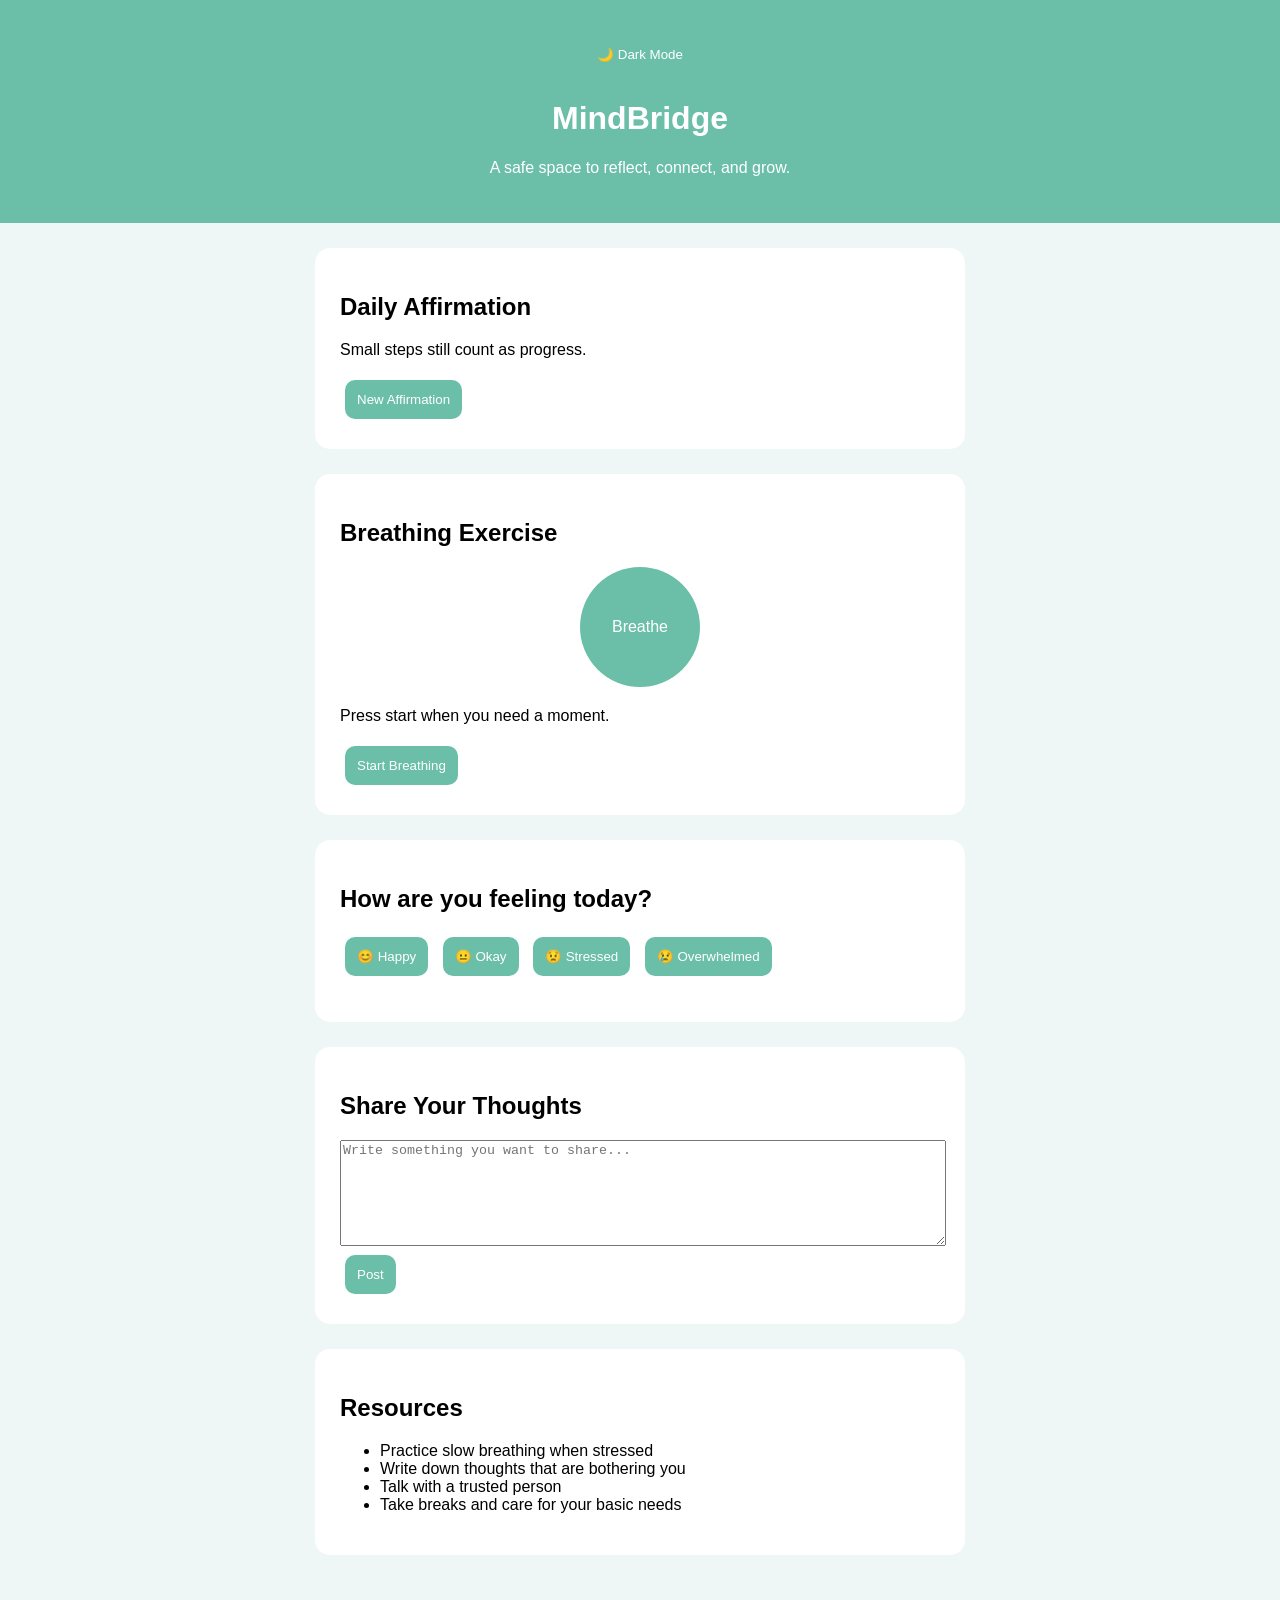
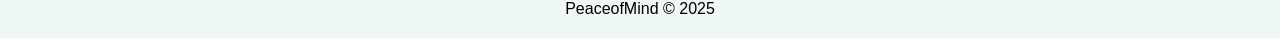
==== index.html @ 9a68a322 "Rename <!DOCTYPE html>.html to index.html" ====
<!DOCTYPE html>
<html>

<head>
    <title>MindBridge</title>
    <link rel="stylesheet" href="style.css">
</head>


<body>


<header>

    <button id="darkToggle" onclick="toggleDarkMode()">
        🌙 Dark Mode
    </button>

    <h1>MindBridge</h1>
    <p>A safe space to reflect, connect, and grow.</p>

</header>



<section class="card">

<h2>Daily Affirmation</h2>

<p id="affirmation"></p>

<button onclick="newAffirmation()">
    New Affirmation
</button>

</section>




<section class="card">

<h2>Breathing Exercise</h2>

<div id="breathingCircle">
    Breathe
</div>

<p id="breathText">
    Press start when you need a moment.
</p>

<button onclick="startBreathing()">
    Start Breathing
</button>

</section>





<section class="card">

<h2>How are you feeling today?</h2>


<div>

<button onclick="checkMood('Happy')">
😊 Happy
</button>


<button onclick="checkMood('Okay')">
😐 Okay
</button>


<button onclick="checkMood('Stressed')">
😟 Stressed
</button>


<button onclick="checkMood('Overwhelmed')">
😢 Overwhelmed
</button>


</div>


<p id="response"></p>

</section>





<section class="card">

<h2>Share Your Thoughts</h2>


<textarea 
id="story"
placeholder="Write something you want to share..."
></textarea>


<button onclick="addStory()">
Post
</button>


<div id="stories"></div>


</section>





<section class="card">


<h2>Resources</h2>


<ul>

<li>
Practice slow breathing when stressed
</li>

<li>
Write down thoughts that are bothering you
</li>

<li>
Talk with a trusted person
</li>

<li>
Take breaks and care for your basic needs
</li>

</ul>


</section>




<footer>

PeaceofMind © 2025

</footer>



<script src="script.js"></script>


</body>

</html>
---- style.css ----
body {

font-family: Arial, sans-serif;
background:#eef7f5;
margin:0;
transition:0.3s;

}



header {

text-align:center;
padding:30px;
background:#6bbfa8;
color:white;

}



.card {

background:white;
margin:25px auto;
padding:25px;
width:80%;
max-width:600px;
border-radius:15px;

}



button {

padding:12px;
margin:5px;
border:none;
border-radius:10px;
cursor:pointer;
background:#6bbfa8;
color:white;

}



textarea {

width:100%;
height:100px;

}




.story {

background:#eee;
padding:15px;
margin-top:15px;
border-radius:10px;

}



/* breathing animation */


#breathingCircle {

margin:20px auto;

width:120px;
height:120px;

border-radius:50%;

display:flex;
align-items:center;
justify-content:center;

background:#6bbfa8;
color:white;

}



.breathe {

animation:breathe 8s infinite;

}



@keyframes breathe {


0% {
transform:scale(1);
}


50% {
transform:scale(1.5);
}


100% {
transform:scale(1);
}


}





/* Dark Mode */


.dark {

background:#121212;
color:white;

}


.dark .card {

background:#222;

}


.dark textarea {

background:#333;
color:white;

}


footer {

text-align:center;
padding:20px;

}
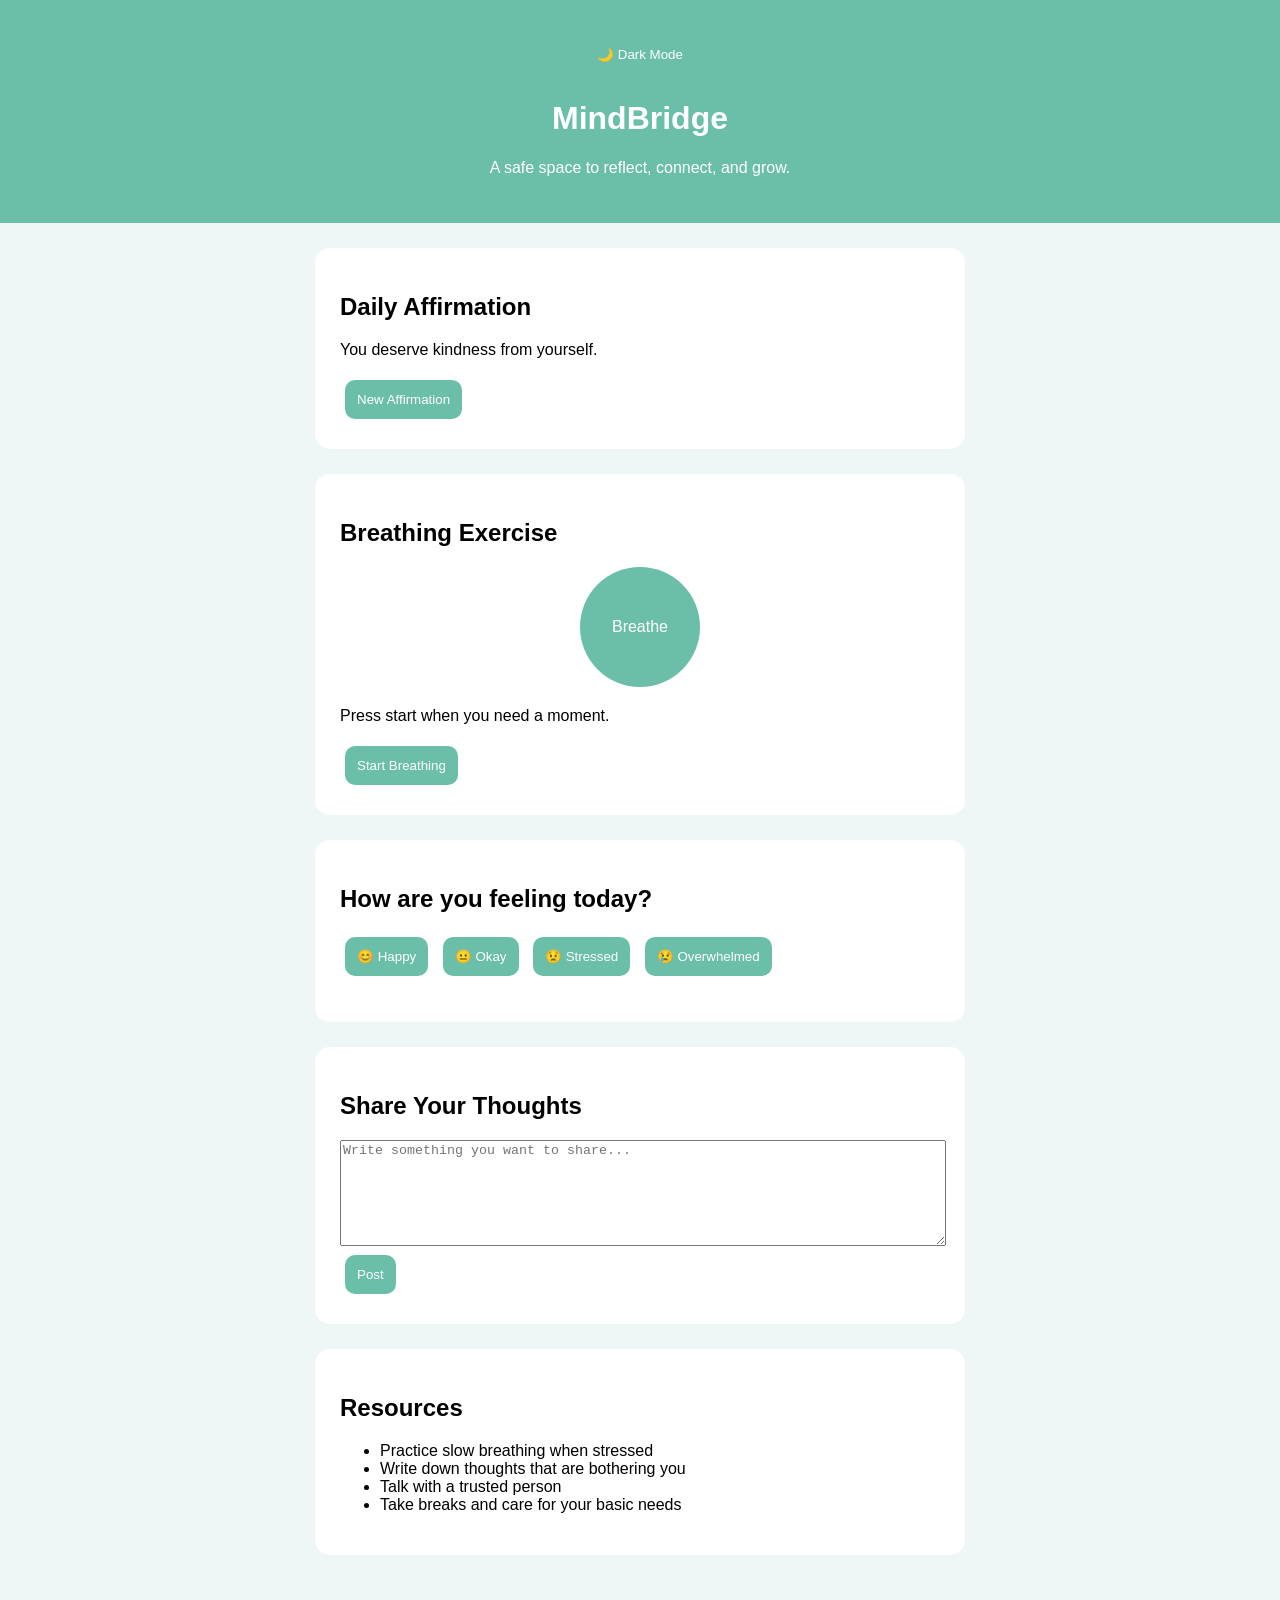
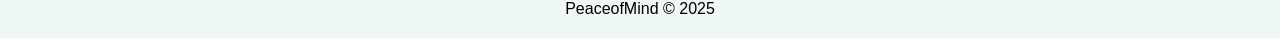
==== commit 2f96321c: "Add files via upload" ====
--- a/index.html
+++ b/index.html
@@ -168,4 +168,4 @@
 
 </body>
 
-</html>
+</html>
--- a/style.css
+++ b/style.css
@@ -154,4 +154,4 @@
 text-align:center;
 padding:20px;
 
-}
+}
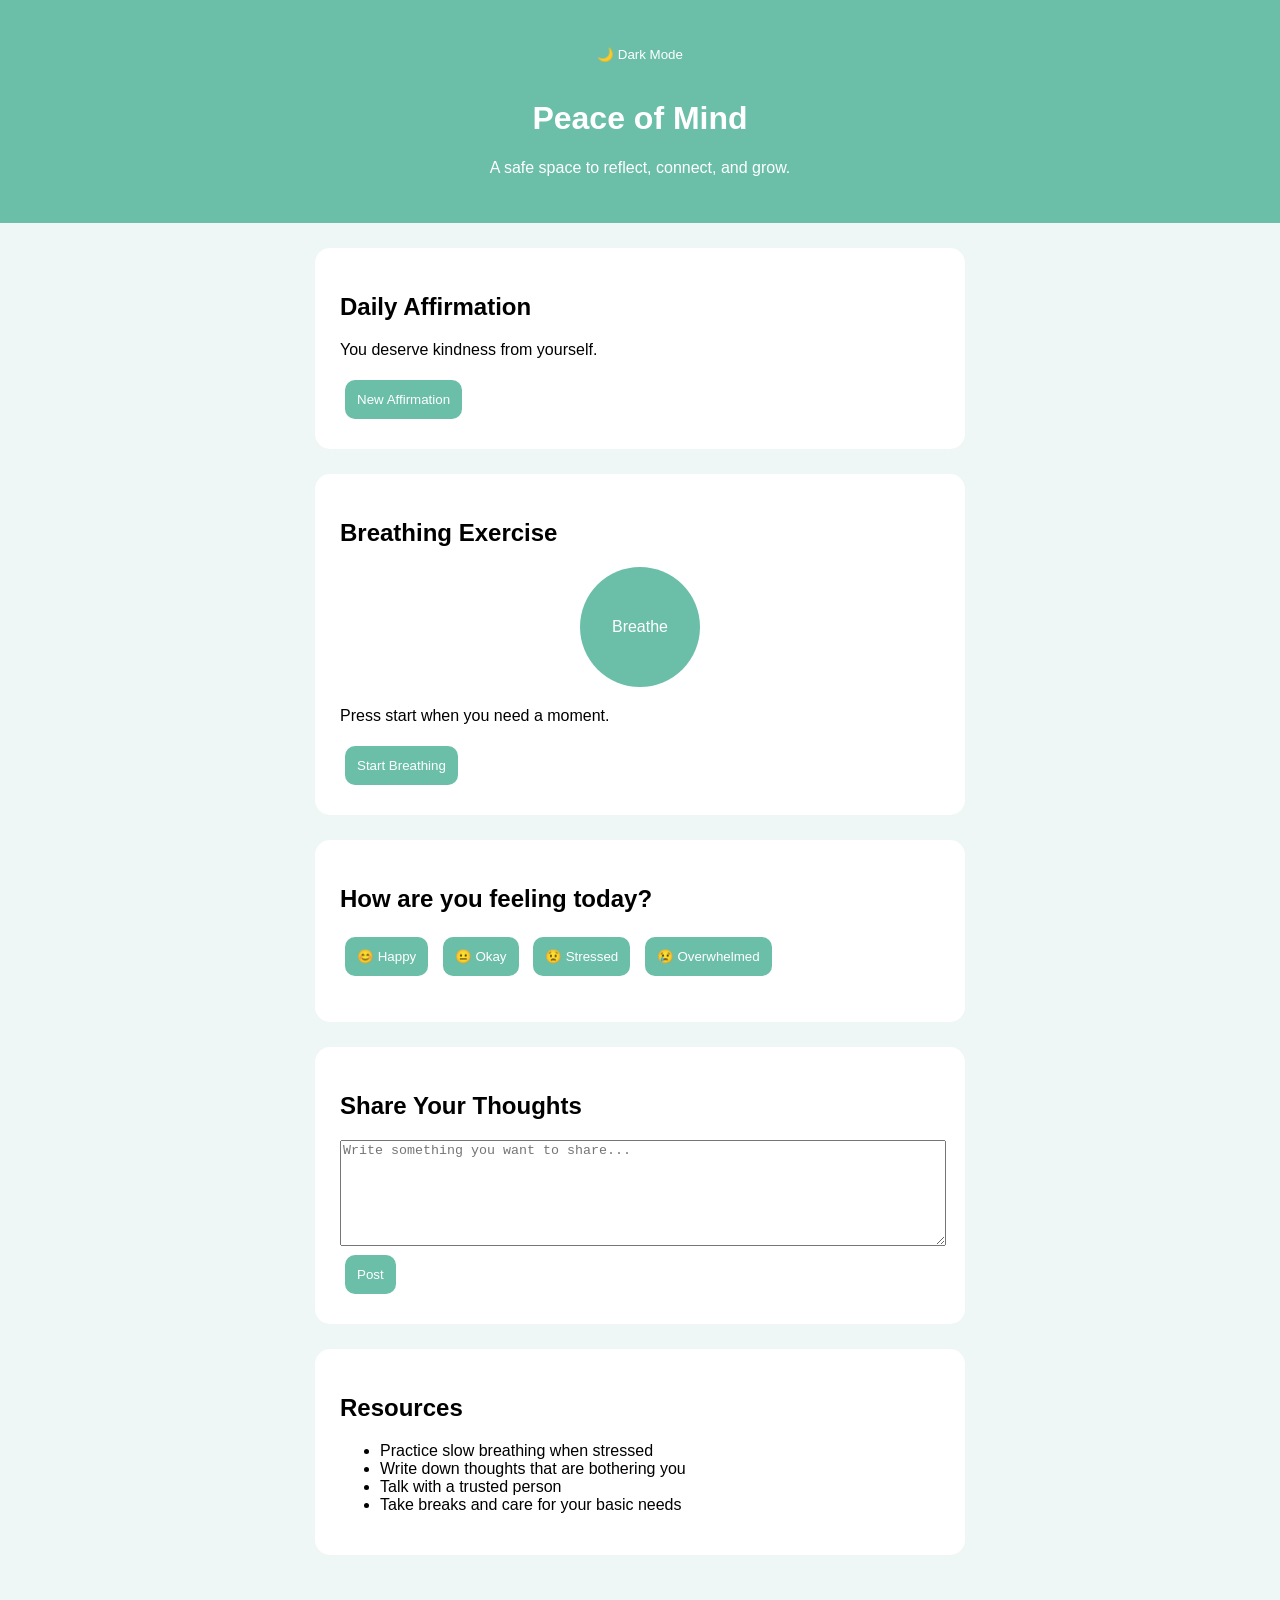
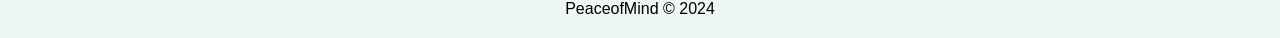
==== commit 9020ff74: "Update title and header text in index.html" ====
--- a/index.html
+++ b/index.html
@@ -2,7 +2,7 @@
 <html>
 
 <head>
-    <title>MindBridge</title>
+    <title>Peace of Mind</title>
     <link rel="stylesheet" href="style.css">
 </head>
 
@@ -16,7 +16,7 @@
         🌙 Dark Mode
     </button>
 
-    <h1>MindBridge</h1>
+    <h1>Peace of Mind</h1>
     <p>A safe space to reflect, connect, and grow.</p>
 
 </header>
@@ -157,7 +157,7 @@
 
 <footer>
 
-PeaceofMind © 2025
+PeaceofMind © 2024
 
 </footer>
 
@@ -168,4 +168,4 @@
 
 </body>
 
-</html>+</html>
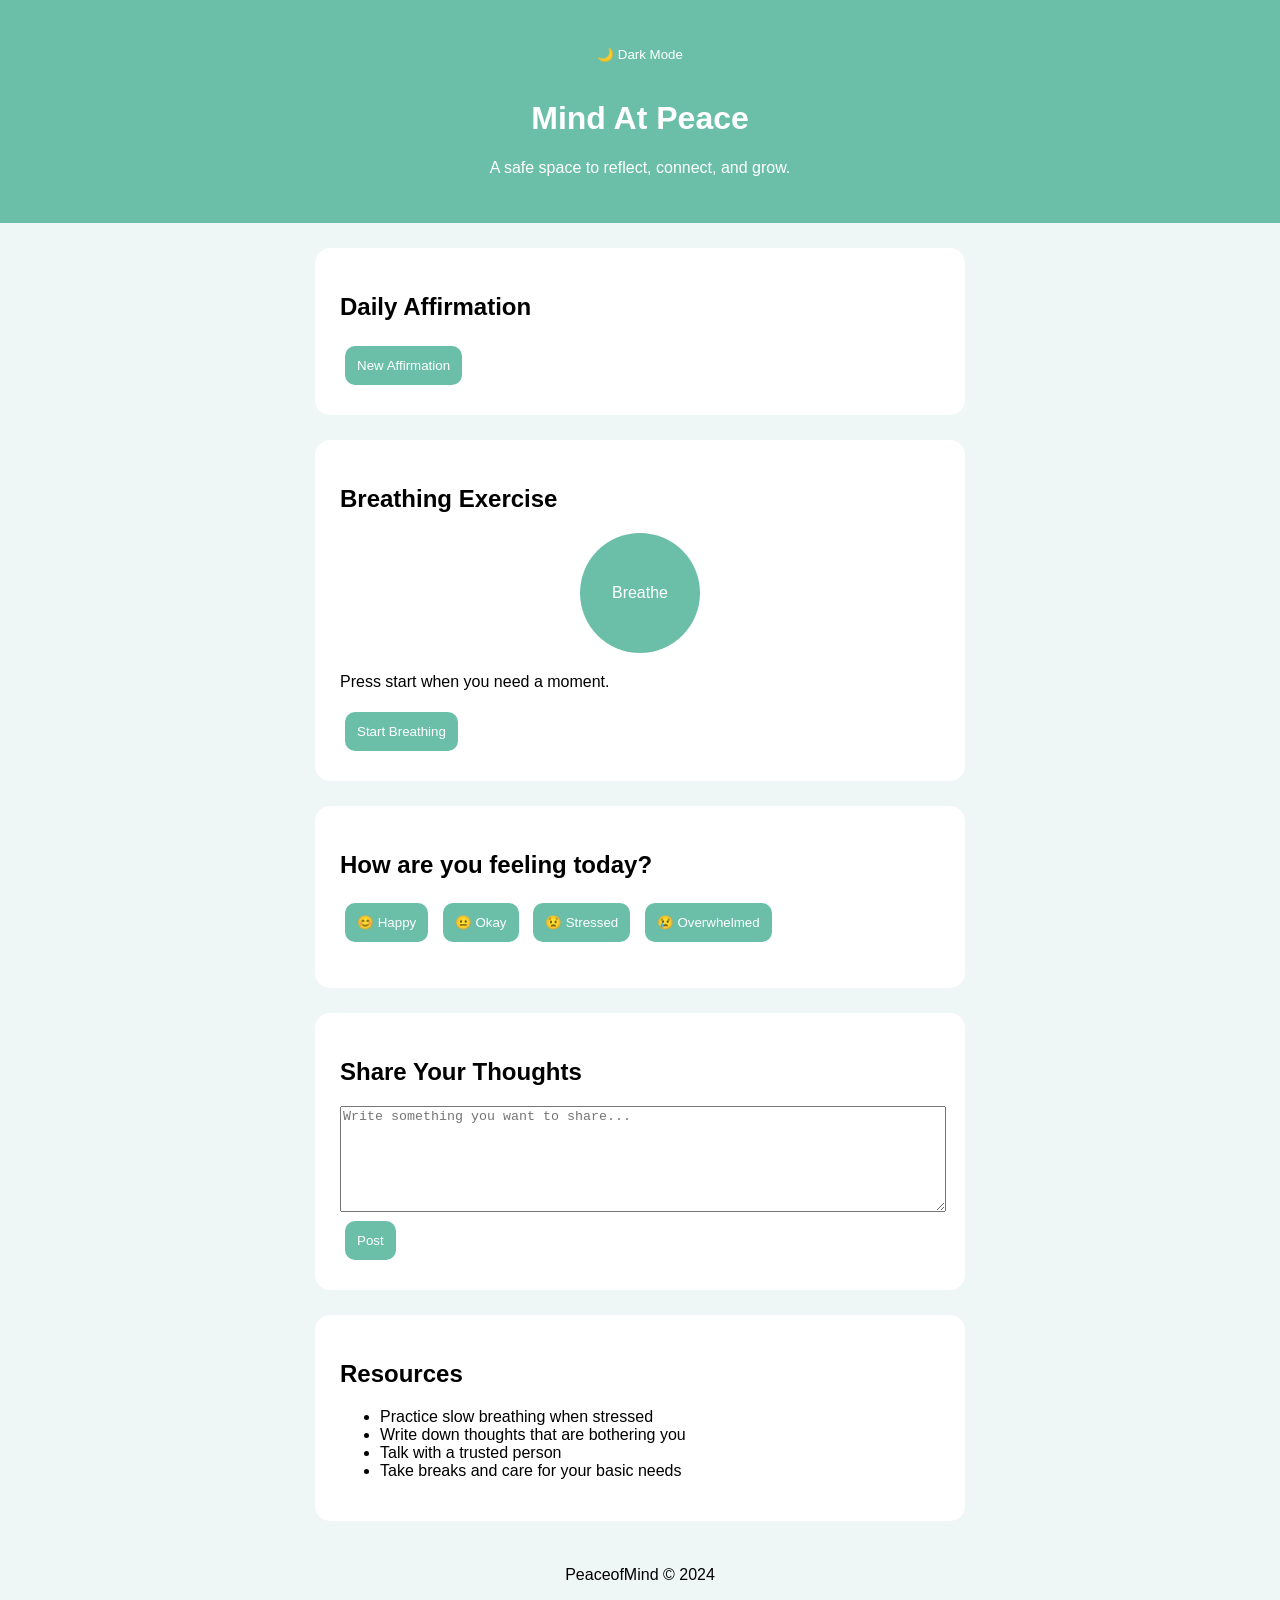
==== commit 49aafa5e: "Add files via upload" ====
--- a/index.html
+++ b/index.html
@@ -2,7 +2,7 @@
 <html>
 
 <head>
-    <title>Peace of Mind</title>
+    <title>Mind At Peace</title>
     <link rel="stylesheet" href="style.css">
 </head>
 
@@ -16,7 +16,7 @@
         🌙 Dark Mode
     </button>
 
-    <h1>Peace of Mind</h1>
+    <h1>Mind At Peace</h1>
     <p>A safe space to reflect, connect, and grow.</p>
 
 </header>
@@ -168,4 +168,4 @@
 
 </body>
 
-</html>
+</html>
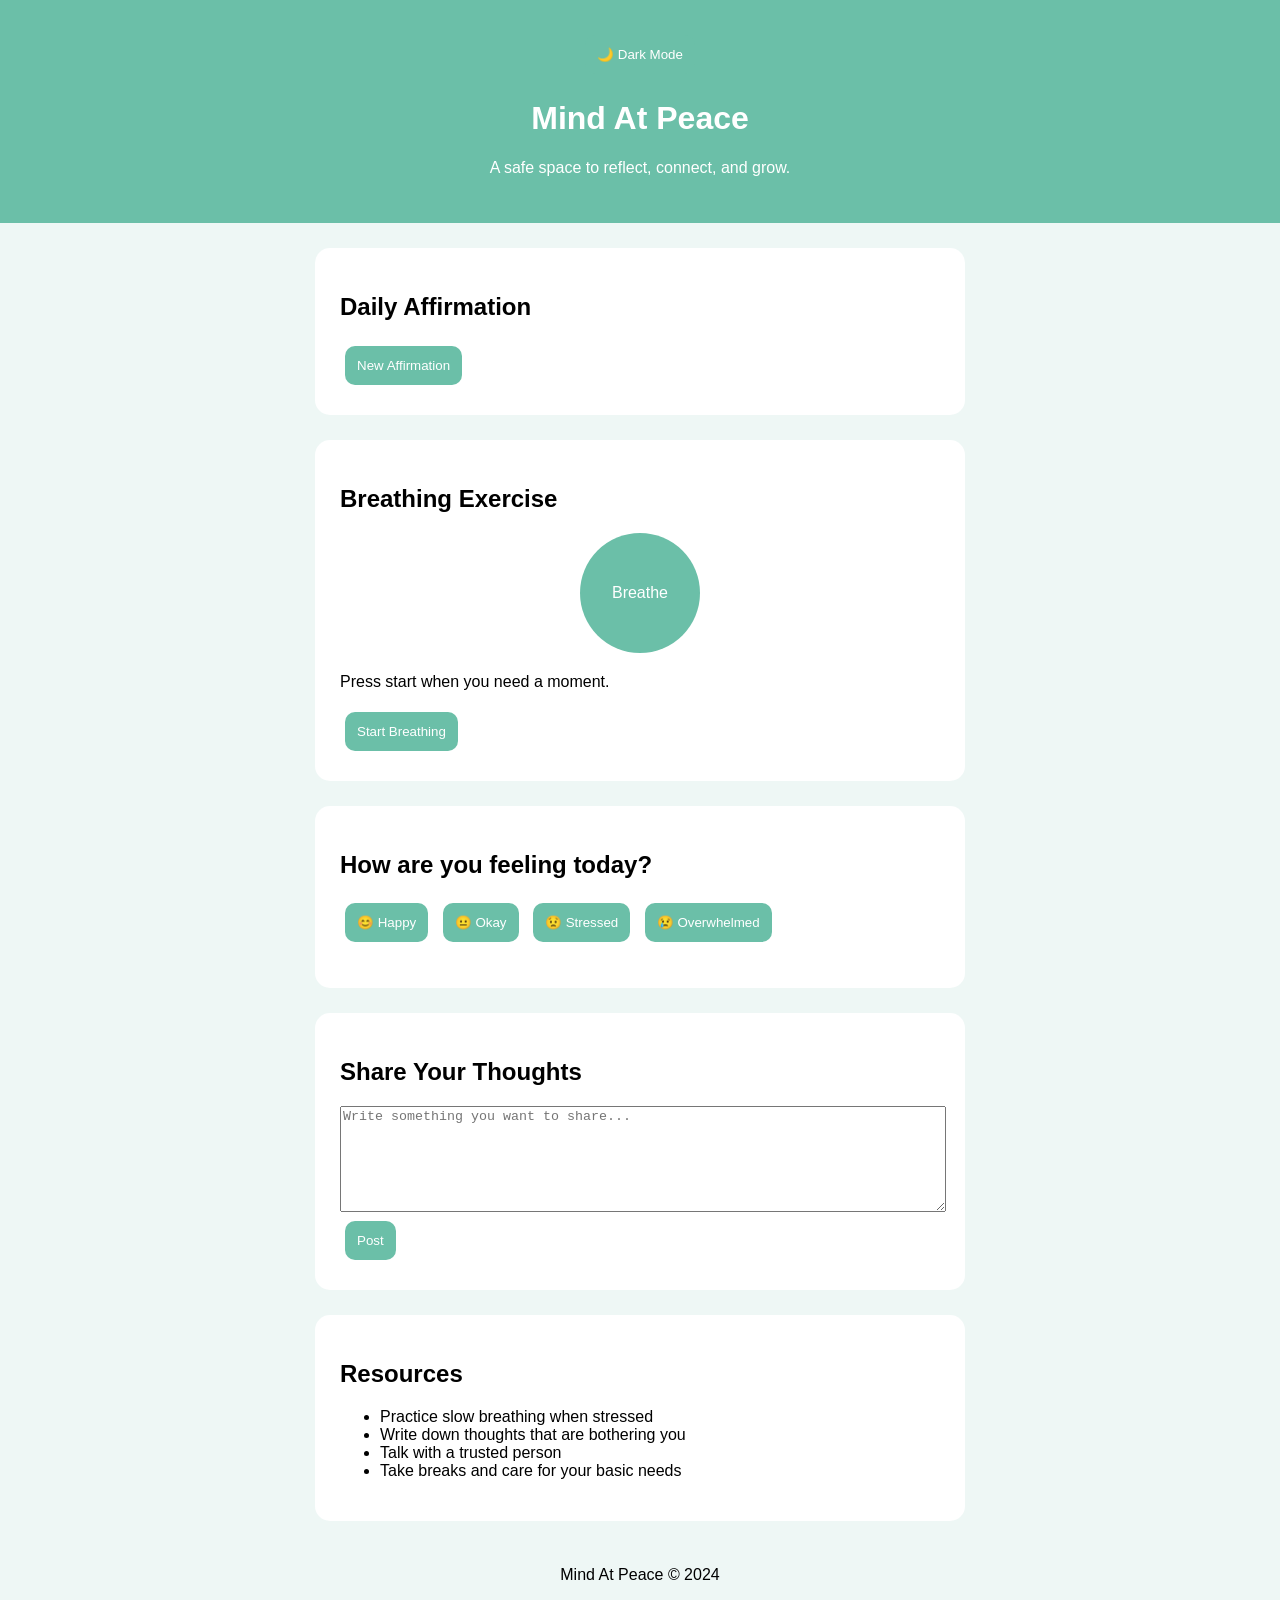
==== commit 63037b0c: "Add files via upload" ====
--- a/index.html
+++ b/index.html
@@ -157,7 +157,7 @@
 
 <footer>
 
-PeaceofMind © 2024
+Mind At Peace © 2024
 
 </footer>
 
